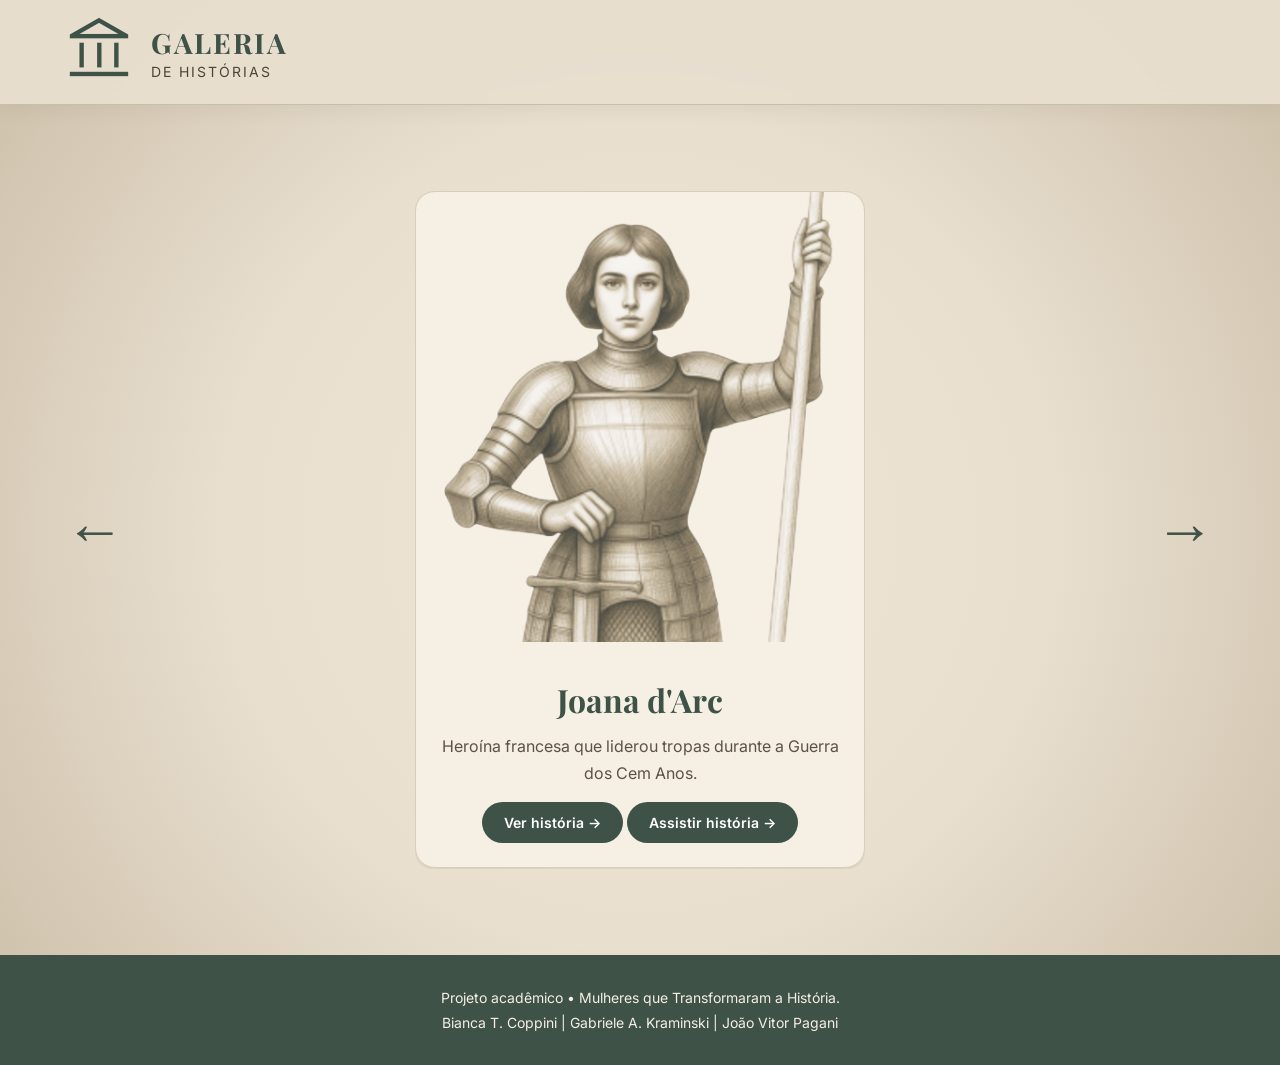
==== templates/cardsCarrossel.html @ aa88a63d "feat: created gestures map" ====
<!DOCTYPE html>
<html lang="pt-br">

<head>
  <meta charset="UTF-8">
  <meta name="viewport" content="width=device-width, initial-scale=1.0">
  <title>Mulheres na História</title>
</head>

<link rel="stylesheet" href="/static/css/carrossel.css">

<!-- Fonte -->
<link rel="preconnect" href="https://fonts.googleapis.com">
<link rel="preconnect" href="https://fonts.gstatic.com" crossorigin>

<link
  href="https://fonts.googleapis.com/css2?family=Playfair+Display:wght@600;700&family=Inter:wght@300;400;500;600&display=swap"
  rel="stylesheet">

<!-- Icons -->
<link rel="stylesheet"
  href="https://fonts.googleapis.com/css2?family=Material+Symbols+Outlined:opsz,wght,FILL,GRAD@24,400,0,0" />

<body>

  <header>
    <div class="topo">
      <div class="logo">
        <div class="logo-icon">
          <span class="material-symbols-outlined logo-icon">account_balance</span>
        </div>

        <div>
          <h2>GALERIA</h2>
          <span>DE HISTÓRIAS</span>
        </div>

      </div>

    </div>
  </header>

  <main>
    <section class="carousel">

      <button class="seta esquerda" onclick="voltar()">
        ←
      </button>


      <div class="visor">
        <div class="track">

          <div class="card">
            <img src="/static/image/Joana.png" alt="Joana d'Arc">
            <div class="conteudo">
              <h2>Joana d'Arc</h2>
              <p>Heroína francesa que liderou tropas durante a Guerra dos Cem Anos.</p>
              <div class="linha-bt">
                <a href="historia.html?id=joana">Ver história →</a>
                <a href="historia.html?id=joana">Assistir história →</a>
              </div>
            </div>
          </div>


          <div class="card">
            <img src="/static/image/Dandara.png" alt="Dandara">
            <div class="conteudo">
              <h2>Dandara dos Palmares</h2>
              <p>Símbolo da resistência negra contra a escravidão no Brasil.</p>
              <a href="historia.html?id=dandara">Ver história →</a>
            </div>
          </div>


          <div class="card">
            <img src="/static/image/Clarice.png" alt="Clarice">
            <div class="conteudo">
              <h2>Clarice Lispector</h2>
              <p>Uma das maiores escritoras da literatura brasileira.</p>
              <a href="historia.html?id=clarice">Ver história →</a>
            </div>
          </div>


          <div class="card">
            <img src="/static/image/Bruxas.png" alt="Bruxas da Noite">
            <div class="conteudo">
              <h2>Bruxas da Noite</h2>
              <p>Pilotas soviéticas que combateram na Segunda Guerra Mundial.</p>
              <a href="historia.html?id=bruxasNoite">Ver história →</a>
            </div>
          </div>

          <div class="card">
            <img src="/static/image/MariaFilipa.png" alt="Maria Felipa">
            <div class="conteudo">
              <h2>Maria Felipa</h2>
              <p>Heroína da Independência da Bahia.</p>
              <a href="historia.html?id=mariaFelipa">Ver história →</a>
            </div>
          </div>

          <div class="card">
            <img src="/static/image/Carolina.png" alt="Carolina Maria de Jesus">
            <div class="conteudo">
              <h2>Carolina Maria de Jesus</h2>
              <p>Escritora que retratou a realidade das favelas brasileiras.</p>
              <a href="historia.html?id=carolina">Ver história →</a>
            </div>
          </div>

          <div class="card">
            <img src="/static/image/Ada.png" alt="Ada Lovelace">
            <div class="conteudo">
              <h2>Ada Lovelace</h2>
              <p>Considerada a primeira programadora da história.</p>
              <a href="historia.html?id=ada">Ver história →</a>
            </div>
          </div>

          <div class="card">
            <img src="/static/image/Nísia.png" alt="Nísia Floresta">
            <div class="conteudo">
              <h2>Nísia Floresta</h2>
              <p>Pioneira do feminismo e da educação feminina no Brasil.</p>
              <a href="historia.html?id=nisia">Ver história →</a>
            </div>
          </div>

          <div class="card">
            <img src="/static/image/Sister.png" alt="Sister Rosetta Tharpe">
            <div class="conteudo">
              <h2>Sister Rosetta Tharpe</h2>
              <p>Considerada a madrinha do Rock and Roll.</p>
              <a href="historia.html?id=sisterRosetta">Ver história →</a>
            </div>
          </div>

          <div class="card">
            <img src="/static/image/Jaqueline.png" alt="Jaqueline Goes de Jesus">
            <div class="conteudo">
              <h2>Jaqueline Goes</h2>
              <p>Pesquisadora brasileira que sequenciou o coronavírus no país.</p>
              <a href="historia.html?id=jaqueline">Ver história →</a>
            </div>
          </div>

          <div class="card">
            <img src="/static/image/MariaPenha.png" alt="Maria da Penha">
            <div class="conteudo">
              <h2>Maria da Penha</h2>
              <p>Inspirou a criação da principal lei brasileira contra violência doméstica.</p>
              <a href="historia.html?id=mariaPenha">Ver história →</a>
            </div>
          </div>

          <div class="card">
            <img src="/static/image/Salem.png" alt="Bruxas de Salém">
            <div class="conteudo">
              <h2>Bruxas de Salém</h2>
              <p>Um dos episódios mais marcantes de perseguição da história.</p>
              <a href="historia.html?id=salem">Ver história →</a>
            </div>
          </div>

        </div>
      </div>


      <button class="seta direita" onclick="avancar()">
        →
      </button>

    </section>
  </main>
  <footer>

    <p>Projeto acadêmico • Mulheres que Transformaram a História.</p>
    <p>Bianca T. Coppini | Gabriele A. Kraminski | João Vitor Pagani</p>
  </footer>


  <!-- <script src="../socket.io/socket.io.js"></script> -->
  <script src="https://cdn.socket.io/4.8.3/socket.io.min.js"></script>

  <script src="/static/js/carrossel.js"></script>
  <script src="/static/js/controle.js"></script>

</body>

</html>
---- static/css/carrossel.css ----
*{
    box-sizing:border-box;
    margin:0;
    padding:0;
}

html{
    scroll-behavior:smooth;
}


body{

    background-color:#E8DFCF;

    background-image:
        radial-gradient(
            circle at center,
            rgba(255,248,220,.25) 5%,
            rgba(232,223,207,.15) 50%,
            rgba(120,90,50,.25) 100%
        ),
        radial-gradient(
            rgba(0,0,0,.08) .5px,
            transparent .5px
        );

    background-size:
        cover,
        4px 4px;


    font-family:'Inter', sans-serif;

}



/* ================= HEADER ================= */


header{

    width:100%;

    background:rgba(232,223,207,.95);

    backdrop-filter:blur(8px);

    position:sticky;

    top:0;

    z-index:999;

    box-shadow:0 5px 20px rgba(0,0,0,.05);

}



.topo{

    width:100%;

    padding:15px 5%;

    display:flex;

    justify-content:space-between;

    align-items:center;

    border-bottom:1px solid #cbbda8;

}



/* ================= LOGO ================= */


.logo{

    display:flex;

    align-items:center;

    gap:15px;

}



.material-symbols-outlined.logo-icon{

    font-size:70px !important;

    color:#3F5248;

}



.logo h2{

    font-family:'Playfair Display', serif;

    color:#3F5248;

    font-size:28px;

    letter-spacing:2px;

}



.logo span{

    color:#4F433A;

    letter-spacing:2px;

    font-size:14px;

}





/* ================= CARROSSEL ================= */


.carousel{

    overflow: hidden;
    
    width:100%;

    min-height:850px;


    display:flex;

    align-items:center;

    justify-content:space-between;


    padding:0 60px;

}



/* área que esconde os cards */

.visor{
  width:450px;
  overflow:hidden;
  border-radius: 1rem;
}



/* trilho dos cards */

.track {
    display: flex;
    gap: 20px;
    transition: transform 0.4s ease;
    will-change: transform;
}






/* CARD */


.card{
    flex: 0 0 430px;

    min-width:450px;

    background:#F5EFE4;

    border-radius:20px;

    overflow:hidden;

    border:1px solid #D8CCBC;


    box-shadow:
    0 10px 25px rgba(0,0,0,.08);


    display:flex;

    flex-direction:column;

}



.card:hover{

    box-shadow:
    0 20px 35px rgba(0,0,0,.15);

}




.card img{


    width:100%;


    height:450px;


    object-fit:cover;

}

/* CONTEÚDO */


.conteudo{


    padding:25px;


    display:flex;


    flex-direction:column;


    flex:1;


    align-items:center;


    justify-content:center;

}



.conteudo h2{


    font-family:'Playfair Display', serif;


    color:#3F5248;


    margin-bottom:12px;


    font-size:32px;


}



.conteudo p{


    font-size:16px;


    color:#5D5248;


    line-height:1.7;


    text-align:center;


    margin-bottom:25px;


}



.conteudo a{


    text-decoration:none;


    text-align:center;


    background:#3F5248;


    color:white;


    padding:12px 22px;


    width:90%;


    border-radius:30px;


    font-size:14px;


    font-weight:600;


    transition:.3s;


}



.conteudo a:hover{


    background:#B08D57;


}




/* ================= SETAS ================= */


.seta{


    border:none;


    background:transparent;


    font-size:60px;


    cursor:pointer;


    color:#3F5248;


    width:70px;


    height:70px;


    display:flex;


    align-items:center;


    justify-content:center;


    transition:.3s;


}



.seta:hover{


    transform:scale(1.2);


    color:#B08D57;


}




/* ================= FOOTER ================= */


footer{


    background:#3F5248;


    color:#F5EFE4;


    text-align:center;


    padding:30px;


    font-size:14px;


    line-height:1.8;

}





/* ================= RESPONSIVO ================= */


@media(max-width:768px){


    .topo{

        flex-direction:column;

        gap:20px;

    }



    .logo{

        flex-direction:column;

        text-align:center;

    }



    .carousel{


        padding:0 20px;


    }



    .visor{

        width:90vw;

    }



    .card{


        min-width:90vw;

    }



    .seta{

        font-size:40px;

    }


}
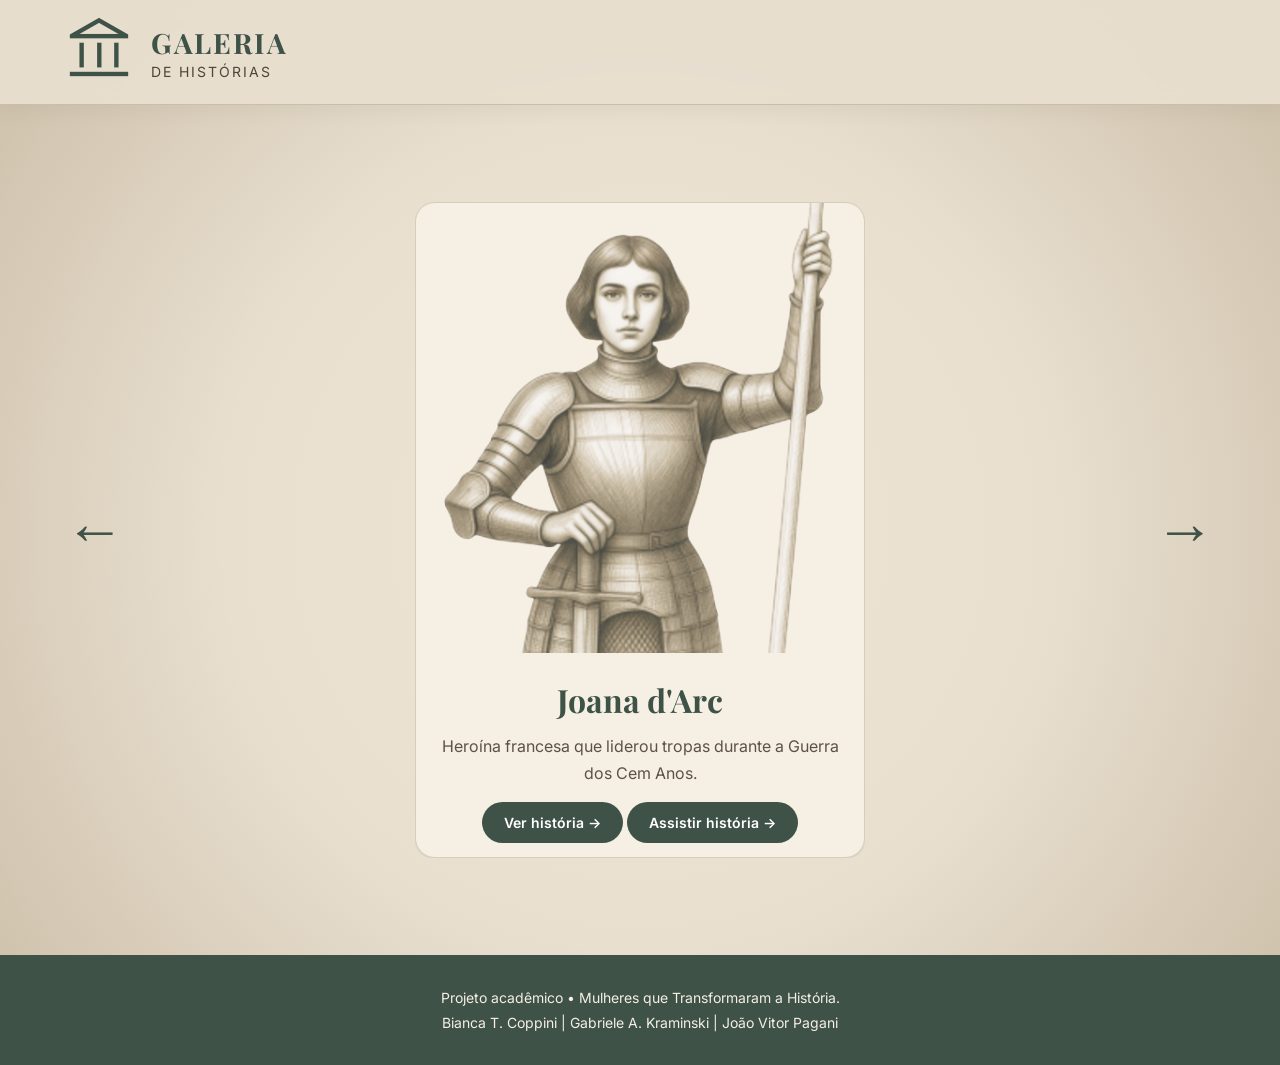
==== commit d0b405eb: "[master checkout helper]: initial commit" ====
--- a/templates/cardsCarrossel.html
+++ b/templates/cardsCarrossel.html
@@ -58,7 +58,7 @@
               <p>Heroína francesa que liderou tropas durante a Guerra dos Cem Anos.</p>
               <div class="linha-bt">
                 <a href="historia.html?id=joana">Ver história →</a>
-                <a href="historia.html?id=joana">Assistir história →</a>
+                <a href="video.html?id=joana">Assistir história →</a>
               </div>
             </div>
           </div>
@@ -69,7 +69,10 @@
             <div class="conteudo">
               <h2>Dandara dos Palmares</h2>
               <p>Símbolo da resistência negra contra a escravidão no Brasil.</p>
-              <a href="historia.html?id=dandara">Ver história →</a>
+              <div class="linha-bt">
+                <a href="historia.html?id=dandara">Ver história →</a>
+                <a href="video.html?id=dandara">Assistir história →</a>
+              </div>
             </div>
           </div>
 
@@ -79,7 +82,10 @@
             <div class="conteudo">
               <h2>Clarice Lispector</h2>
               <p>Uma das maiores escritoras da literatura brasileira.</p>
-              <a href="historia.html?id=clarice">Ver história →</a>
+              <div class="linha-bt">
+                <a href="historia.html?id=clarice">Ver história →</a>
+                <a href="video.html?id=clarice">Assistir história →</a>
+              </div>
             </div>
           </div>
 
@@ -89,7 +95,10 @@
             <div class="conteudo">
               <h2>Bruxas da Noite</h2>
               <p>Pilotas soviéticas que combateram na Segunda Guerra Mundial.</p>
-              <a href="historia.html?id=bruxasNoite">Ver história →</a>
+              <div class="linha-bt">
+                <a href="historia.html?id=bruxasNoite">Ver história →</a>
+                <a href="video.html?id=bruxasNoite">Assistir história →</a>
+              </div>
             </div>
           </div>
 
@@ -98,7 +107,10 @@
             <div class="conteudo">
               <h2>Maria Felipa</h2>
               <p>Heroína da Independência da Bahia.</p>
-              <a href="historia.html?id=mariaFelipa">Ver história →</a>
+              <div class="linha-bt">
+                <a href="historia.html?id=mariaFelipa">Ver história →</a>
+                <a href="video.html?id=mariaFelipa">Assistir história →</a>
+              </div>
             </div>
           </div>
 
@@ -107,7 +119,10 @@
             <div class="conteudo">
               <h2>Carolina Maria de Jesus</h2>
               <p>Escritora que retratou a realidade das favelas brasileiras.</p>
-              <a href="historia.html?id=carolina">Ver história →</a>
+              <div class="linha-bt">
+                <a href="historia.html?id=carolina">Ver história →</a>
+                <a href="video.html?id=carolina">Assistir história →</a>
+              </div>
             </div>
           </div>
 
@@ -116,7 +131,10 @@
             <div class="conteudo">
               <h2>Ada Lovelace</h2>
               <p>Considerada a primeira programadora da história.</p>
-              <a href="historia.html?id=ada">Ver história →</a>
+              <div class="linha-bt">
+                <a href="historia.html?id=ada">Ver história →</a>
+                <a href="video.html?id=ada">Assistir história →</a>
+              </div>
             </div>
           </div>
 
@@ -125,7 +143,10 @@
             <div class="conteudo">
               <h2>Nísia Floresta</h2>
               <p>Pioneira do feminismo e da educação feminina no Brasil.</p>
-              <a href="historia.html?id=nisia">Ver história →</a>
+              <div class="linha-bt">
+                <a href="historia.html?id=nisia">Ver história →</a>
+                <a href="video.html?id=nisia">Assistir história →</a>
+              </div>
             </div>
           </div>
 
@@ -134,7 +155,10 @@
             <div class="conteudo">
               <h2>Sister Rosetta Tharpe</h2>
               <p>Considerada a madrinha do Rock and Roll.</p>
-              <a href="historia.html?id=sisterRosetta">Ver história →</a>
+              <div class="linha-bt">
+                <a href="historia.html?id=sisterRosetta">Ver história →</a>
+                <a href="video.html?id=sisterRosetta">Assistir história →</a>
+              </div>
             </div>
           </div>
 
@@ -143,7 +167,10 @@
             <div class="conteudo">
               <h2>Jaqueline Goes</h2>
               <p>Pesquisadora brasileira que sequenciou o coronavírus no país.</p>
-              <a href="historia.html?id=jaqueline">Ver história →</a>
+              <div class="linha-bt">
+                <a href="historia.html?id=jaqueline">Ver história →</a>
+                <a href="video.html?id=jaqueline">Assistir história →</a>
+              </div>
             </div>
           </div>
 
@@ -152,7 +179,10 @@
             <div class="conteudo">
               <h2>Maria da Penha</h2>
               <p>Inspirou a criação da principal lei brasileira contra violência doméstica.</p>
-              <a href="historia.html?id=mariaPenha">Ver história →</a>
+              <div class="linha-bt">
+                <a href="historia.html?id=mariaPenha">Ver história →</a>
+                <a href="video.html?id=mariaPenha">Assistir história →</a>
+              </div>
             </div>
           </div>
 
@@ -161,7 +191,10 @@
             <div class="conteudo">
               <h2>Bruxas de Salém</h2>
               <p>Um dos episódios mais marcantes de perseguição da história.</p>
-              <a href="historia.html?id=salem">Ver história →</a>
+              <div class="linha-bt">
+                <a href="historia.html?id=salem">Ver história →</a>
+                <a href="video.html?id=salem">Assistir história →</a>
+              </div>
             </div>
           </div>
 
